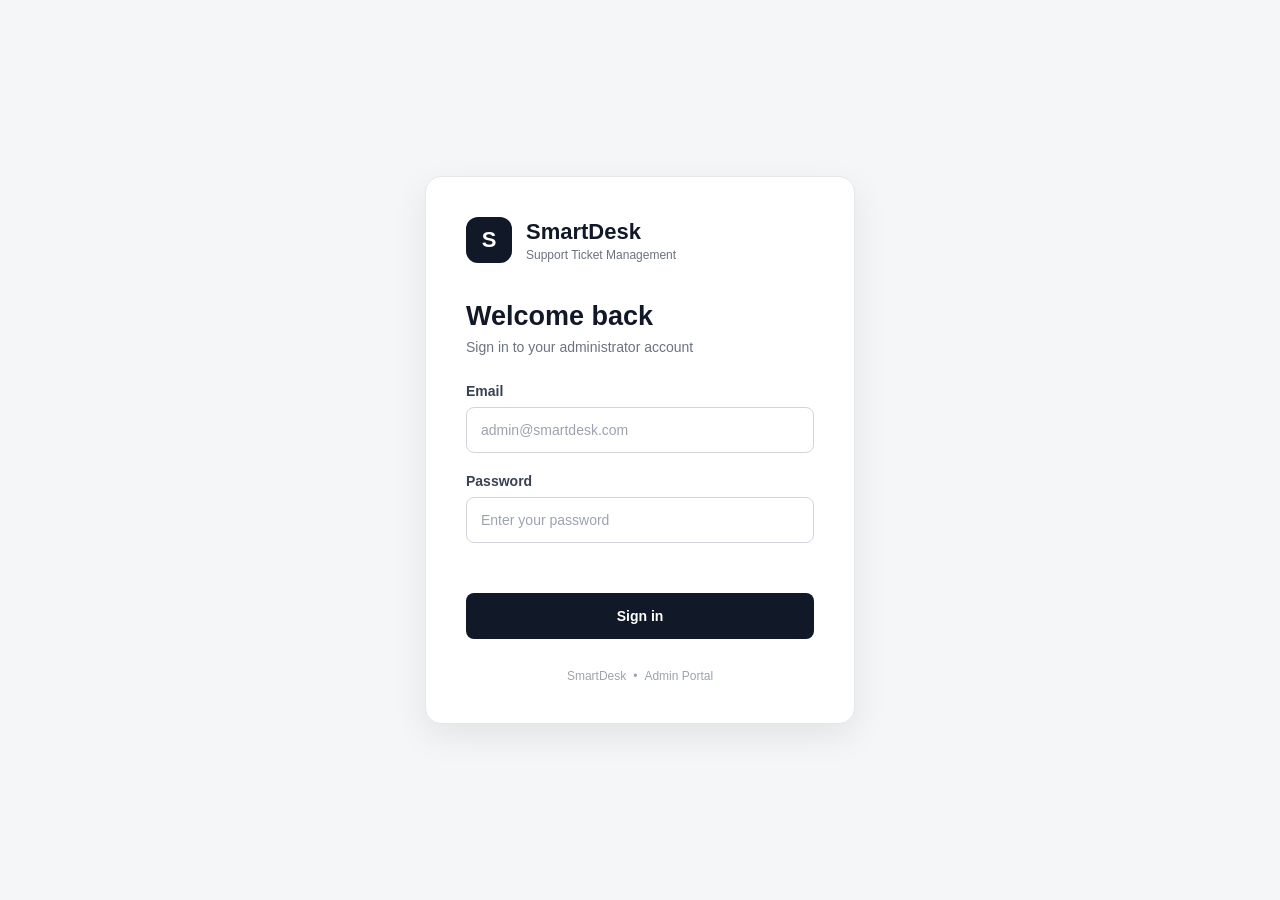
==== frontend/index.html @ 4a4d6add "Add SmartDesk frontend login UI" ====
<!DOCTYPE html>
<html lang="en">
<head>
    <meta charset="UTF-8">
    <meta name="viewport" content="width=device-width, initial-scale=1.0">
    <title>SmartDesk</title>

    <meta http-equiv="refresh" content="0; url=login.html">
</head>
<body>
</body>
</html>
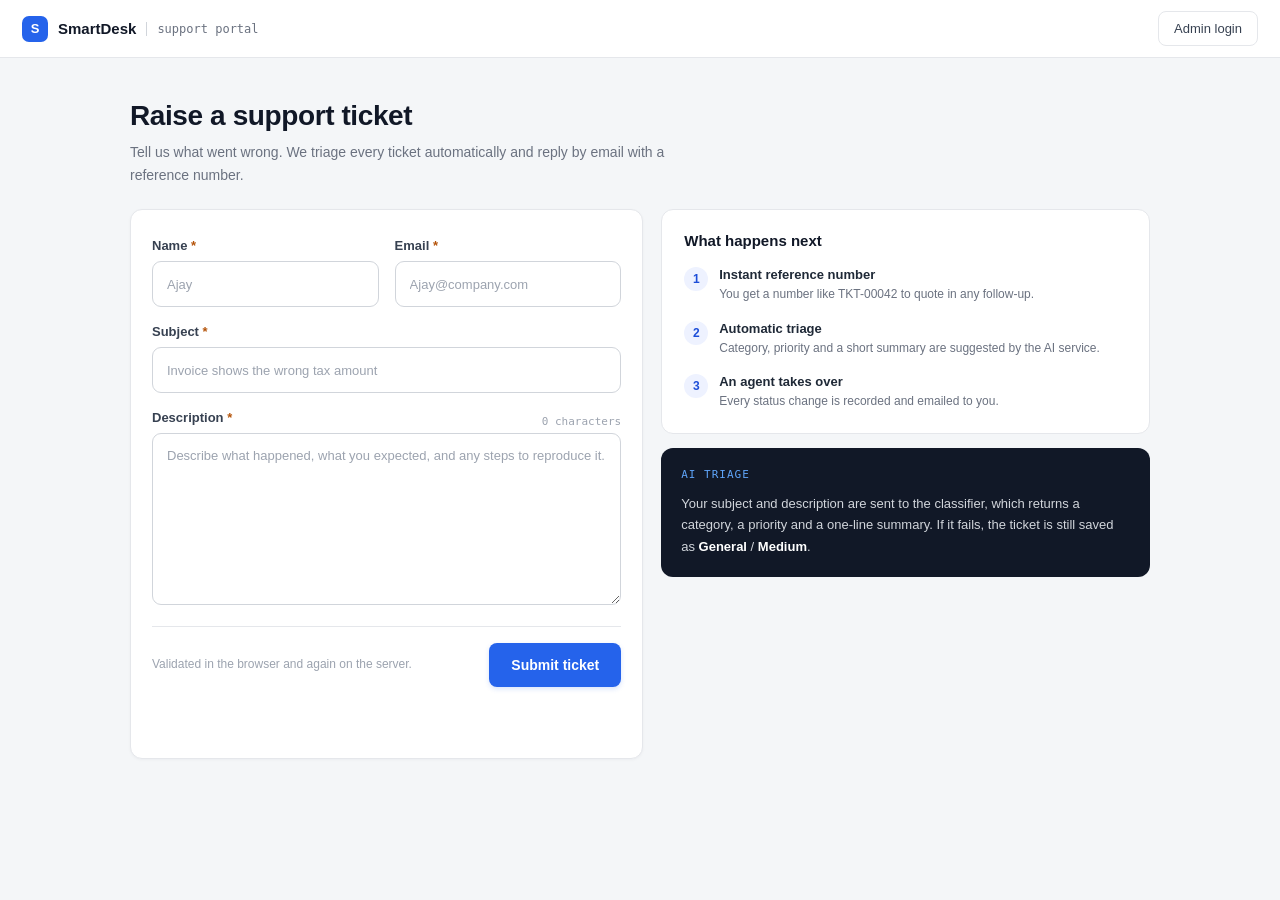
==== commit 5c962e23: "Complete public ticket submission flow" ====
--- a/frontend/index.html
+++ b/frontend/index.html
@@ -1,12 +1,256 @@
 <!DOCTYPE html>
 <html lang="en">
+
 <head>
     <meta charset="UTF-8">
     <meta name="viewport" content="width=device-width, initial-scale=1.0">
-    <title>SmartDesk</title>
-
-    <meta http-equiv="refresh" content="0; url=login.html">
+
+    <title>SmartDesk - Support Portal</title>
+
+    <link rel="stylesheet" href="css/style.css">
 </head>
+
 <body>
+
+    <!-- =========================
+         Public Header
+    ========================== -->
+
+    <header class="public-header">
+
+        <div class="public-brand">
+
+            <div class="public-brand-icon">
+                S
+            </div>
+
+            <div class="public-brand-name">
+                <strong>SmartDesk</strong>
+                <span>support portal</span>
+            </div>
+
+        </div>
+
+        <a href="login.html" class="admin-login-button">
+            Admin login
+        </a>
+
+    </header>
+
+
+    <!-- =========================
+         Public Main
+    ========================== -->
+
+    <main class="public-main">
+
+        <div class="public-intro">
+
+            <h1>Raise a support ticket</h1>
+
+            <p>
+                Tell us what went wrong. We triage every ticket automatically
+                and reply by email with a reference number.
+            </p>
+
+        </div>
+
+
+        <div class="public-ticket-layout">
+
+            <!-- =========================
+                 Ticket Form
+            ========================== -->
+
+            <section class="public-form-card">
+
+                <form id="ticketForm">
+
+                    <div class="public-form-row">
+
+                        <div class="public-form-group">
+
+                            <label for="customerName">
+                                Name <span>*</span>
+                            </label>
+
+                            <input type="text" id="customerName" name="customerName" placeholder="Ajay" required>
+
+                        </div>
+
+
+                        <div class="public-form-group">
+
+                            <label for="customerEmail">
+                                Email <span>*</span>
+                            </label>
+
+                            <input type="email" id="customerEmail" name="customerEmail" placeholder="Ajay@company.com"
+                                required>
+
+                        </div>
+
+                    </div>
+
+
+                    <div class="public-form-group">
+
+                        <label for="subject">
+                            Subject <span>*</span>
+                        </label>
+
+                        <input type="text" id="subject" name="subject" placeholder="Invoice shows the wrong tax amount"
+                            required>
+
+                    </div>
+
+
+                    <div class="public-form-group">
+
+                        <div class="description-label">
+
+                            <label for="description">
+                                Description <span>*</span>
+                            </label>
+
+                            <span id="characterCount">
+                                0 characters
+                            </span>
+
+                        </div>
+
+                        <textarea id="description" name="description" rows="7"
+                            placeholder="Describe what happened, what you expected, and any steps to reproduce it."
+                            required></textarea>
+
+                    </div>
+
+
+                    <div class="public-form-footer">
+
+                        <div class="validation-note">
+                            Validated in the browser and again on the server.
+                        </div>
+
+                        <button type="submit" id="submitTicketButton" class="submit-ticket-button">
+                            Submit ticket
+                        </button>
+
+                    </div>
+
+
+                    <div id="ticketMessage" class="ticket-message"></div>
+
+                </form>
+
+            </section>
+
+
+            <!-- =========================
+                 Right Information
+            ========================== -->
+
+            <aside class="public-info-column">
+
+
+                <!-- What happens next -->
+
+                <div class="public-info-card">
+
+                    <h2>What happens next</h2>
+
+
+                    <div class="process-step">
+
+                        <div class="step-number">
+                            1
+                        </div>
+
+                        <div class="step-content">
+
+                            <strong>Instant reference number</strong>
+
+                            <p>
+                                You get a number like TKT-00042 to quote
+                                in any follow-up.
+                            </p>
+
+                        </div>
+
+                    </div>
+
+
+                    <div class="process-step">
+
+                        <div class="step-number">
+                            2
+                        </div>
+
+                        <div class="step-content">
+
+                            <strong>Automatic triage</strong>
+
+                            <p>
+                                Category, priority and a short summary
+                                are suggested by the AI service.
+                            </p>
+
+                        </div>
+
+                    </div>
+
+
+                    <div class="process-step">
+
+                        <div class="step-number">
+                            3
+                        </div>
+
+                        <div class="step-content">
+
+                            <strong>An agent takes over</strong>
+
+                            <p>
+                                Every status change is recorded and
+                                emailed to you.
+                            </p>
+
+                        </div>
+
+                    </div>
+
+                </div>
+
+
+                <!-- AI Triage -->
+
+                <div class="ai-triage-card">
+
+                    <div class="ai-triage-label">
+                        AI TRIAGE
+                    </div>
+
+                    <p>
+                        Your subject and description are sent to the
+                        classifier, which returns a category, a priority
+                        and a one-line summary. If it fails, the ticket is
+                        still saved as
+                        <strong>General</strong>
+                        /
+                        <strong>Medium</strong>.
+                    </p>
+
+                </div>
+
+            </aside>
+
+        </div>
+
+    </main>
+
+
+    <script src="js/ticket.js"></script>
+
 </body>
+
 </html>
--- a/frontend/css/style.css
+++ b/frontend/css/style.css
@@ -0,0 +1,2325 @@
+* {
+    margin: 0;
+    padding: 0;
+    box-sizing: border-box;
+}
+
+body {
+    font-family: Arial, Helvetica, sans-serif;
+    background: #f4f6f8;
+    color: #1f2937;
+}
+
+/* Login Page */
+
+.login-page {
+    min-height: 100vh;
+    display: flex;
+    align-items: center;
+    justify-content: center;
+    padding: 24px;
+    background: #f4f6f8;
+}
+
+.login-card {
+    width: 100%;
+    max-width: 430px;
+    background: #ffffff;
+    border: 1px solid #e5e7eb;
+    border-radius: 16px;
+    padding: 40px;
+    box-shadow: 0 12px 35px rgba(0, 0, 0, 0.08);
+}
+
+/* Brand */
+
+.brand {
+    display: flex;
+    align-items: center;
+    gap: 14px;
+    margin-bottom: 38px;
+}
+
+.brand-icon {
+    width: 46px;
+    height: 46px;
+    border-radius: 12px;
+    background: #111827;
+    color: #ffffff;
+
+    display: flex;
+    align-items: center;
+    justify-content: center;
+
+    font-size: 22px;
+    font-weight: 700;
+}
+
+.brand h1 {
+    font-size: 22px;
+    color: #111827;
+    margin-bottom: 3px;
+}
+
+.brand p {
+    font-size: 12px;
+    color: #6b7280;
+}
+
+/* Heading */
+
+.login-heading {
+    margin-bottom: 28px;
+}
+
+.login-heading h2 {
+    font-size: 27px;
+    color: #111827;
+    margin-bottom: 7px;
+}
+
+.login-heading p {
+    font-size: 14px;
+    color: #6b7280;
+}
+
+/* Form */
+
+.form-group {
+    margin-bottom: 20px;
+}
+
+.form-group label {
+    display: block;
+    margin-bottom: 8px;
+
+    font-size: 14px;
+    font-weight: 600;
+    color: #374151;
+}
+
+.form-group input {
+    width: 100%;
+    height: 46px;
+
+    padding: 0 14px;
+
+    border: 1px solid #d1d5db;
+    border-radius: 8px;
+
+    font-size: 14px;
+    color: #111827;
+
+    outline: none;
+    transition: border-color 0.2s, box-shadow 0.2s;
+}
+
+.form-group input::placeholder {
+    color: #9ca3af;
+}
+
+.form-group input:focus {
+    border-color: #111827;
+    box-shadow: 0 0 0 3px rgba(17, 24, 39, 0.08);
+}
+
+/* Login Button */
+
+.login-button {
+    width: 100%;
+    height: 46px;
+
+    border: none;
+    border-radius: 8px;
+
+    background: #111827;
+    color: #ffffff;
+
+    font-size: 14px;
+    font-weight: 600;
+
+    cursor: pointer;
+
+    transition: background 0.2s;
+}
+
+.login-button:hover {
+    background: #1f2937;
+}
+
+.login-button:disabled {
+    opacity: 0.6;
+    cursor: not-allowed;
+}
+
+/* Message */
+
+.login-message {
+    min-height: 20px;
+    margin-bottom: 10px;
+
+    font-size: 13px;
+}
+
+/* Footer */
+
+.login-footer {
+    display: flex;
+    justify-content: center;
+    gap: 7px;
+
+    margin-top: 30px;
+
+    font-size: 12px;
+    color: #9ca3af;
+}
+
+/* Responsive */
+
+@media (max-width: 480px) {
+
+    .login-page {
+        padding: 16px;
+    }
+
+    .login-card {
+        padding: 28px 22px;
+        border-radius: 12px;
+    }
+
+    .login-heading h2 {
+        font-size: 24px;
+    }
+
+}
+
+/* =========================
+   Dashboard
+========================= */
+
+.app-layout {
+    min-height: 100vh;
+    display: flex;
+    background: #f4f6f8;
+}
+
+/* Sidebar */
+
+.sidebar {
+    width: 250px;
+    min-height: 100vh;
+
+    background: #111827;
+    color: #ffffff;
+
+    display: flex;
+    flex-direction: column;
+
+    padding: 24px 16px;
+}
+
+.sidebar-brand {
+    display: flex;
+    align-items: center;
+    gap: 12px;
+
+    padding: 0 8px;
+    margin-bottom: 42px;
+}
+
+.sidebar-brand .brand-icon {
+    width: 42px;
+    height: 42px;
+
+    border-radius: 10px;
+
+    background: #ffffff;
+    color: #111827;
+
+    display: flex;
+    align-items: center;
+    justify-content: center;
+
+    font-weight: 700;
+}
+
+.sidebar-brand h1 {
+    font-size: 18px;
+    margin-bottom: 3px;
+}
+
+.sidebar-brand span {
+    font-size: 11px;
+    color: #9ca3af;
+}
+
+/* Navigation */
+
+.sidebar-nav {
+    display: flex;
+    flex-direction: column;
+    gap: 6px;
+}
+
+.nav-item {
+    display: flex;
+    align-items: center;
+    gap: 12px;
+
+    padding: 11px 12px;
+
+    border-radius: 8px;
+
+    color: #9ca3af;
+    text-decoration: none;
+
+    font-size: 14px;
+}
+
+.nav-item:hover,
+.nav-item.active {
+    background: #1f2937;
+    color: #ffffff;
+}
+
+.nav-item span {
+    width: 18px;
+    text-align: center;
+}
+
+/* Sidebar Bottom */
+
+.sidebar-bottom {
+    margin-top: auto;
+}
+
+.admin-info {
+    display: flex;
+    align-items: center;
+    gap: 10px;
+
+    padding: 14px 8px;
+
+    border-top: 1px solid #1f2937;
+    margin-bottom: 12px;
+}
+
+.admin-avatar {
+    width: 34px;
+    height: 34px;
+
+    border-radius: 50%;
+
+    background: #374151;
+
+    display: flex;
+    align-items: center;
+    justify-content: center;
+
+    font-size: 13px;
+    font-weight: 600;
+}
+
+.admin-info strong {
+    display: block;
+    font-size: 13px;
+}
+
+.admin-info span {
+    display: block;
+    margin-top: 3px;
+
+    font-size: 11px;
+    color: #9ca3af;
+}
+
+.logout-button {
+    width: 100%;
+
+    padding: 10px;
+
+    border: 1px solid #374151;
+    border-radius: 8px;
+
+    background: transparent;
+    color: #d1d5db;
+
+    cursor: pointer;
+}
+
+.logout-button:hover {
+    background: #1f2937;
+}
+
+/* Main */
+
+.main-content {
+    flex: 1;
+    padding: 34px 38px;
+}
+
+.page-header {
+    margin-bottom: 30px;
+}
+
+.page-header h2 {
+    font-size: 26px;
+    color: #111827;
+    margin-bottom: 6px;
+}
+
+.page-header p {
+    color: #6b7280;
+    font-size: 14px;
+}
+
+/* Dashboard Cards */
+
+.dashboard-grid {
+    display: grid;
+
+    grid-template-columns: repeat(5, 1fr);
+
+    gap: 18px;
+}
+
+.dashboard-card {
+    background: #ffffff;
+
+    border: 1px solid #e5e7eb;
+    border-radius: 12px;
+
+    padding: 22px;
+
+    box-shadow: 0 3px 12px rgba(0, 0, 0, 0.04);
+}
+
+.card-label {
+    font-size: 13px;
+    color: #6b7280;
+
+    margin-bottom: 12px;
+}
+
+.card-value {
+    font-size: 30px;
+    font-weight: 700;
+
+    color: #111827;
+}
+
+.dashboard-message {
+    margin-top: 20px;
+
+    font-size: 14px;
+}
+
+/* Responsive */
+
+@media (max-width: 1000px) {
+
+    .dashboard-grid {
+        grid-template-columns: repeat(2, 1fr);
+    }
+
+}
+
+@media (max-width: 700px) {
+
+    .sidebar {
+        width: 210px;
+    }
+
+    .main-content {
+        padding: 24px 20px;
+    }
+
+}
+
+@media (max-width: 560px) {
+
+    .app-layout {
+        display: block;
+    }
+
+    .sidebar {
+        width: 100%;
+        min-height: auto;
+    }
+
+    .sidebar-nav {
+        flex-direction: row;
+    }
+
+    .sidebar-bottom {
+        margin-top: 20px;
+    }
+
+    .dashboard-grid {
+        grid-template-columns: 1fr;
+    }
+
+}
+
+/* =========================
+   Ticket List
+========================= */
+
+.ticket-toolbar {
+    background: #ffffff;
+    border: 1px solid #e5e7eb;
+    border-radius: 12px;
+
+    padding: 18px;
+
+    margin-bottom: 20px;
+
+    display: flex;
+    align-items: center;
+    justify-content: space-between;
+
+    gap: 16px;
+}
+
+.search-box {
+    flex: 1;
+}
+
+.search-box input {
+    width: 100%;
+    height: 42px;
+
+    padding: 0 13px;
+
+    border: 1px solid #d1d5db;
+    border-radius: 8px;
+
+    outline: none;
+
+    font-size: 13px;
+}
+
+.search-box input:focus {
+    border-color: #111827;
+}
+
+.filter-group {
+    display: flex;
+    gap: 10px;
+}
+
+.filter-group select {
+    height: 42px;
+
+    padding: 0 12px;
+
+    border: 1px solid #d1d5db;
+    border-radius: 8px;
+
+    background: #ffffff;
+
+    color: #374151;
+
+    font-size: 13px;
+
+    cursor: pointer;
+}
+
+/* Ticket Table */
+
+.ticket-table-card {
+    background: #ffffff;
+
+    border: 1px solid #e5e7eb;
+    border-radius: 12px;
+
+    overflow: hidden;
+
+    box-shadow: 0 3px 12px rgba(0, 0, 0, 0.04);
+}
+
+.table-header {
+    padding: 20px 22px;
+
+    border-bottom: 1px solid #e5e7eb;
+}
+
+.table-header h3 {
+    font-size: 16px;
+    color: #111827;
+
+    margin-bottom: 4px;
+}
+
+.table-header span {
+    font-size: 12px;
+    color: #9ca3af;
+}
+
+.table-wrapper {
+    width: 100%;
+    overflow-x: auto;
+}
+
+table {
+    width: 100%;
+    border-collapse: collapse;
+
+    min-width: 850px;
+}
+
+thead {
+    background: #f9fafb;
+}
+
+th {
+    padding: 13px 18px;
+
+    text-align: left;
+
+    font-size: 11px;
+    font-weight: 600;
+
+    color: #6b7280;
+
+    text-transform: uppercase;
+    letter-spacing: 0.03em;
+
+    border-bottom: 1px solid #e5e7eb;
+}
+
+td {
+    padding: 16px 18px;
+
+    font-size: 13px;
+    color: #374151;
+
+    border-bottom: 1px solid #f0f1f3;
+}
+
+tbody tr:hover {
+    background: #fafafa;
+}
+
+.empty-state {
+    text-align: center;
+
+    padding: 50px 20px;
+
+    color: #9ca3af;
+}
+
+/* Pagination */
+
+.pagination {
+    display: flex;
+
+    align-items: center;
+    justify-content: flex-end;
+
+    gap: 14px;
+
+    padding: 16px 20px;
+
+    border-top: 1px solid #e5e7eb;
+}
+
+.pagination button {
+    padding: 8px 13px;
+
+    border: 1px solid #d1d5db;
+    border-radius: 7px;
+
+    background: #ffffff;
+
+    color: #374151;
+
+    font-size: 12px;
+
+    cursor: pointer;
+}
+
+.pagination button:hover:not(:disabled) {
+    background: #f3f4f6;
+}
+
+.pagination button:disabled {
+    opacity: 0.45;
+    cursor: not-allowed;
+}
+
+#pageInfo {
+    font-size: 12px;
+    color: #6b7280;
+}
+
+/* Responsive */
+
+@media (max-width: 850px) {
+
+    .ticket-toolbar {
+        flex-direction: column;
+        align-items: stretch;
+    }
+
+    .filter-group {
+        display: grid;
+        grid-template-columns: repeat(3, 1fr);
+    }
+
+}
+
+@media (max-width: 560px) {
+
+    .filter-group {
+        grid-template-columns: 1fr;
+    }
+
+}
+
+/* Ticket Status & Priority */
+
+.ticket-status,
+.ticket-priority {
+    display: inline-block;
+
+    padding: 5px 9px;
+
+    border-radius: 20px;
+
+    font-size: 11px;
+    font-weight: 600;
+}
+
+.status-open {
+    background: #eff6ff;
+    color: #2563eb;
+}
+
+.status-in-progress {
+    background: #fffbeb;
+    color: #d97706;
+}
+
+.status-resolved {
+    background: #ecfdf5;
+    color: #059669;
+}
+
+.status-closed {
+    background: #f3f4f6;
+    color: #6b7280;
+}
+
+.priority-high {
+    background: #fef2f2;
+    color: #dc2626;
+}
+
+.priority-medium {
+    background: #fffbeb;
+    color: #d97706;
+}
+
+.priority-low {
+    background: #ecfdf5;
+    color: #059669;
+}
+
+/* =========================
+   Ticket Detail Page
+========================= */
+
+.back-link {
+    display: inline-block;
+    margin-bottom: 10px;
+    color: #2563eb;
+    text-decoration: none;
+    font-size: 13px;
+    font-weight: 600;
+}
+
+.back-link:hover {
+    text-decoration: underline;
+}
+
+.ticket-message {
+    margin-bottom: 16px;
+    font-size: 13px;
+}
+
+
+/* =========================
+   Detail Card
+========================= */
+
+.detail-card {
+    background: #ffffff;
+    border: 1px solid #e5e7eb;
+    border-radius: 12px;
+    padding: 24px;
+    margin-bottom: 20px;
+    box-shadow: 0 2px 6px rgba(15, 23, 42, 0.04);
+}
+
+.detail-header {
+    display: flex;
+    align-items: center;
+    justify-content: space-between;
+    gap: 20px;
+    padding-bottom: 20px;
+    border-bottom: 1px solid #e5e7eb;
+}
+
+.detail-header h3 {
+    margin: 5px 0 0;
+    font-size: 20px;
+    color: #111827;
+}
+
+
+/* =========================
+   Labels
+========================= */
+
+.detail-label {
+    display: block;
+    margin-bottom: 6px;
+    color: #6b7280;
+    font-size: 11px;
+    font-weight: 700;
+    text-transform: uppercase;
+    letter-spacing: 0.04em;
+}
+
+
+/* =========================
+   Detail Grid
+========================= */
+
+.detail-grid {
+    display: grid;
+    grid-template-columns: repeat(2, 1fr);
+    gap: 22px;
+    padding: 22px 0;
+}
+
+.detail-item strong {
+    color: #111827;
+    font-size: 14px;
+    font-weight: 600;
+    word-break: break-word;
+}
+
+
+/* =========================
+   Description
+========================= */
+
+.detail-description {
+    padding-top: 20px;
+    border-top: 1px solid #e5e7eb;
+}
+
+.detail-description p {
+    margin: 8px 0 0;
+    color: #374151;
+    font-size: 14px;
+    line-height: 1.7;
+}
+
+
+/* =========================
+   Section Title
+========================= */
+
+.section-title {
+    display: flex;
+    align-items: center;
+    justify-content: space-between;
+    margin-bottom: 20px;
+}
+
+.section-title h3 {
+    margin: 0 0 5px;
+    color: #111827;
+    font-size: 16px;
+}
+
+.section-title p {
+    margin: 0;
+    color: #6b7280;
+    font-size: 12px;
+}
+
+
+/* =========================
+   AI Section
+========================= */
+
+.ai-grid {
+    display: grid;
+    grid-template-columns: repeat(2, 1fr);
+    gap: 16px;
+    margin-bottom: 20px;
+}
+
+.ai-item {
+    padding: 16px;
+    background: #f8fafc;
+    border: 1px solid #e5e7eb;
+    border-radius: 10px;
+}
+
+.ai-item strong {
+    color: #111827;
+    font-size: 14px;
+}
+
+.ai-summary {
+    padding: 16px;
+    background: #f8fafc;
+    border: 1px solid #e5e7eb;
+    border-radius: 10px;
+}
+
+.ai-summary p {
+    margin: 8px 0 0;
+    color: #374151;
+    font-size: 14px;
+    line-height: 1.6;
+}
+
+
+/* =========================
+   Status Update Form
+========================= */
+
+.status-update-form {
+    max-width: 700px;
+}
+
+.status-update-form .form-group {
+    margin-bottom: 18px;
+}
+
+.status-update-form label {
+    display: block;
+    margin-bottom: 7px;
+    color: #374151;
+    font-size: 13px;
+    font-weight: 600;
+}
+
+.status-update-form select,
+.status-update-form textarea {
+    width: 100%;
+    padding: 11px 13px;
+    border: 1px solid #d1d5db;
+    border-radius: 8px;
+    background: #ffffff;
+    color: #111827;
+    font-family: inherit;
+    font-size: 13px;
+    box-sizing: border-box;
+}
+
+.status-update-form select:focus,
+.status-update-form textarea:focus {
+    outline: none;
+    border-color: #2563eb;
+    box-shadow: 0 0 0 3px rgba(37, 99, 235, 0.08);
+}
+
+.status-update-form textarea {
+    resize: vertical;
+    min-height: 100px;
+}
+
+
+/* =========================
+   Classification Correction
+========================= */
+
+.classification-update {
+    margin-top: 22px;
+    margin-bottom: 35px;
+    padding-top: 22px;
+    border-top: 1px solid #e5e7eb;
+}
+
+.classification-title {
+    margin-bottom: 18px;
+}
+
+.classification-title h4 {
+    margin: 0 0 5px;
+    color: #111827;
+    font-size: 14px;
+}
+
+.classification-title p {
+    margin: 0;
+    color: #6b7280;
+    font-size: 12px;
+}
+
+.classification-grid {
+    display: grid;
+    grid-template-columns: repeat(2, 1fr);
+    gap: 16px;
+    margin-bottom: 24px;
+}
+
+.classification-grid .form-group {
+    margin: 0;
+}
+
+.classification-grid label {
+    display: block;
+    margin-bottom: 7px;
+    color: #374151;
+    font-size: 13px;
+    font-weight: 600;
+}
+
+.classification-grid select {
+    width: 100%;
+    padding: 11px 13px;
+    border: 1px solid #d1d5db;
+    border-radius: 8px;
+    background: #ffffff;
+    color: #111827;
+    font-family: inherit;
+    font-size: 13px;
+    box-sizing: border-box;
+}
+
+.classification-grid select:focus {
+    outline: none;
+    border-color: #2563eb;
+    box-shadow: 0 0 0 3px rgba(37, 99, 235, 0.08);
+}
+
+.classification-update .primary-button {
+    margin-top: 4px;
+}
+
+
+/* =========================
+   Primary Button
+========================= */
+
+.primary-button {
+    padding: 11px 18px;
+    border: none;
+    border-radius: 8px;
+    background: #2563eb;
+    color: #ffffff;
+    font-size: 13px;
+    font-weight: 600;
+    cursor: pointer;
+    transition: background 0.2s ease;
+}
+
+.primary-button:hover {
+    background: #1d4ed8;
+}
+
+.primary-button:disabled {
+    background: #93c5fd;
+    cursor: not-allowed;
+}
+
+
+/* =========================
+   Status History
+========================= */
+
+.history-list {
+    display: flex;
+    flex-direction: column;
+    gap: 12px;
+}
+
+.history-item {
+    padding: 16px;
+    border: 1px solid #e5e7eb;
+    border-radius: 10px;
+    background: #f8fafc;
+}
+
+.history-status {
+    display: flex;
+    align-items: center;
+    gap: 8px;
+    margin-bottom: 8px;
+}
+
+.history-status strong {
+    color: #111827;
+    font-size: 13px;
+}
+
+.history-remark {
+    margin: 0 0 8px;
+    color: #374151;
+    font-size: 13px;
+}
+
+.history-date {
+    color: #6b7280;
+    font-size: 11px;
+}
+
+
+/* =========================
+   Ticket Row
+========================= */
+
+.ticket-row {
+    cursor: pointer;
+}
+
+.ticket-row:hover {
+    background: #f8fafc;
+}
+
+
+/* =========================
+   Ticket Detail Mobile
+========================= */
+
+@media (max-width: 768px) {
+
+    .detail-card {
+        padding: 18px;
+    }
+
+    .detail-header {
+        align-items: flex-start;
+        flex-direction: column;
+    }
+
+    .detail-grid {
+        grid-template-columns: 1fr;
+        gap: 16px;
+    }
+
+    .ai-grid {
+        grid-template-columns: 1fr;
+    }
+
+    .classification-grid {
+        grid-template-columns: 1fr;
+    }
+
+}
+
+/* =========================
+Public Raise Ticket Page
+========================= */
+
+.public-page {
+    min-height: 100vh;
+    display: flex;
+    justify-content: center;
+    align-items: center;
+    padding: 50px 20px;
+    background: linear-gradient(135deg, #eff6ff 0%, #f8fafc 50%, #eef2ff 100%);
+    box-sizing: border-box;
+}
+
+.public-card {
+    width: 100%;
+    max-width: 820px;
+    background: #ffffff;
+    border: 1px solid #e5e7eb;
+    border-radius: 18px;
+    padding: 42px;
+    box-sizing: border-box;
+    box-shadow:
+        0 20px 45px rgba(15, 23, 42, 0.08),
+        0 4px 12px rgba(15, 23, 42, 0.04);
+}
+
+/* =========================
+Public Header
+========================= */
+
+.public-header {
+    margin-bottom: 32px;
+}
+
+.public-card .brand {
+    display: flex;
+    align-items: center;
+    gap: 13px;
+    margin-bottom: 34px;
+}
+
+.public-card .brand-icon {
+    width: 46px;
+    height: 46px;
+    display: flex;
+    align-items: center;
+    justify-content: center;
+    border-radius: 12px;
+    background: linear-gradient(135deg, #2563eb, #1d4ed8);
+    color: #ffffff;
+    font-size: 21px;
+    font-weight: 700;
+    box-shadow: 0 5px 12px rgba(37, 99, 235, 0.22);
+}
+
+.public-card .brand h1 {
+    margin: 0 0 4px;
+    color: #111827;
+    font-size: 22px;
+    font-weight: 700;
+    letter-spacing: -0.3px;
+}
+
+.public-card .brand p {
+    margin: 0;
+    color: #6b7280;
+    font-size: 12px;
+}
+
+/* =========================
+Public Heading
+========================= */
+
+.public-heading {
+    padding-bottom: 25px;
+    border-bottom: 1px solid #e5e7eb;
+}
+
+.public-heading h2 {
+    margin: 0 0 8px;
+    color: #111827;
+    font-size: 27px;
+    font-weight: 700;
+    letter-spacing: -0.5px;
+}
+
+.public-heading p {
+    max-width: 600px;
+    margin: 0;
+    color: #6b7280;
+    font-size: 14px;
+    line-height: 1.7;
+}
+
+/* =========================
+Ticket Form
+========================= */
+
+#ticketForm {
+    display: flex;
+    flex-direction: column;
+    gap: 21px;
+    padding-top: 4px;
+}
+
+.form-row {
+    display: grid;
+    grid-template-columns: repeat(2, 1fr);
+    gap: 18px;
+}
+
+#ticketForm .form-group {
+    margin: 0;
+}
+
+#ticketForm label {
+    display: block;
+    margin-bottom: 8px;
+    color: #374151;
+    font-size: 13px;
+    font-weight: 600;
+}
+
+#ticketForm input,
+#ticketForm textarea {
+    width: 100%;
+    padding: 12px 14px;
+    border: 1px solid #d1d5db;
+    border-radius: 9px;
+    background: #ffffff;
+    color: #111827;
+    font-family: inherit;
+    font-size: 13px;
+    box-sizing: border-box;
+    transition:
+        border-color 0.2s ease,
+        box-shadow 0.2s ease,
+        background 0.2s ease;
+}
+
+#ticketForm input {
+    height: 46px;
+}
+
+#ticketForm textarea {
+    min-height: 145px;
+    resize: vertical;
+    line-height: 1.6;
+}
+
+#ticketForm input::placeholder,
+#ticketForm textarea::placeholder {
+    color: #9ca3af;
+}
+
+#ticketForm input:hover,
+#ticketForm textarea:hover {
+    border-color: #9ca3af;
+}
+
+#ticketForm input:focus,
+#ticketForm textarea:focus {
+    outline: none;
+    border-color: #2563eb;
+    background: #ffffff;
+    box-shadow: 0 0 0 3px rgba(37, 99, 235, 0.10);
+}
+
+/* =========================
+Submit Button
+========================= */
+
+#ticketForm .primary-button {
+    width: 100%;
+    margin-top: 3px;
+    padding: 13px 18px;
+    border: none;
+    border-radius: 9px;
+    background: linear-gradient(135deg, #2563eb, #1d4ed8);
+    color: #ffffff;
+    font-family: inherit;
+    font-size: 14px;
+    font-weight: 600;
+    letter-spacing: 0.1px;
+    cursor: pointer;
+    box-shadow: 0 6px 14px rgba(37, 99, 235, 0.18);
+    transition:
+        transform 0.15s ease,
+        box-shadow 0.2s ease,
+        background 0.2s ease;
+}
+
+#ticketForm .primary-button:hover {
+    background: linear-gradient(135deg, #1d4ed8, #1e40af);
+    box-shadow: 0 8px 18px rgba(37, 99, 235, 0.24);
+    transform: translateY(-1px);
+}
+
+#ticketForm .primary-button:active {
+    transform: translateY(0);
+}
+
+#ticketForm .primary-button:disabled {
+    opacity: 0.7;
+    cursor: not-allowed;
+    transform: none;
+    box-shadow: none;
+}
+
+/* =========================
+Ticket Message
+========================= */
+
+.ticket-message {
+    min-height: 18px;
+    margin-top: -4px;
+    font-size: 13px;
+    line-height: 1.5;
+}
+
+/* =========================
+Public Footer
+========================= */
+
+.public-footer {
+    display: flex;
+    justify-content: center;
+    align-items: center;
+    gap: 8px;
+    margin-top: 30px;
+    padding-top: 21px;
+    border-top: 1px solid #e5e7eb;
+    color: #9ca3af;
+    font-size: 11px;
+}
+
+/* =========================
+   Public Support Portal
+========================= */
+
+.public-header {
+    width: 100%;
+    height: 58px;
+    display: flex;
+    align-items: center;
+    justify-content: space-between;
+    padding: 0 22px;
+    box-sizing: border-box;
+
+    background: #ffffff;
+    border-bottom: 1px solid #e5e7eb;
+}
+
+.public-brand {
+    display: flex;
+    align-items: center;
+    gap: 10px;
+}
+
+.public-brand-icon {
+    width: 26px;
+    height: 26px;
+
+    display: flex;
+    align-items: center;
+    justify-content: center;
+
+    border-radius: 7px;
+    background: #2563eb;
+
+    color: #ffffff;
+    font-size: 13px;
+    font-weight: 700;
+}
+
+.public-brand-name {
+    display: flex;
+    align-items: center;
+    gap: 10px;
+}
+
+.public-brand-name strong {
+    color: #111827;
+    font-size: 14px;
+}
+
+.public-brand-name span {
+    padding-left: 10px;
+
+    border-left: 1px solid #d1d5db;
+
+    color: #6b7280;
+    font-size: 12px;
+    font-family: monospace;
+}
+
+.admin-login-button {
+    padding: 8px 14px;
+
+    border: 1px solid #e5e7eb;
+    border-radius: 8px;
+
+    background: #ffffff;
+
+    color: #374151;
+    font-size: 12px;
+    text-decoration: none;
+
+    transition: background 0.2s ease, border-color 0.2s ease;
+}
+
+.admin-login-button:hover {
+    background: #f9fafb;
+    border-color: #d1d5db;
+}
+
+
+/* =========================
+   Public Main
+========================= */
+
+.public-main {
+    width: 100%;
+    max-width: 1060px;
+
+    margin: 0 auto;
+    padding: 0 20px 42px;
+
+    box-sizing: border-box;
+}
+
+.public-intro {
+    max-width: 540px;
+    margin: 0 0 22px;
+    padding-top: 8px;
+}
+
+.public-intro h1 {
+    margin: 0 0 8px;
+
+    color: #111827;
+    font-size: 24px;
+    font-weight: 700;
+    letter-spacing: -0.4px;
+}
+
+.public-intro p {
+    margin: 0;
+
+    color: #6b7280;
+    font-size: 13px;
+    line-height: 1.55;
+}
+
+
+/* =========================
+   Main Two Column Layout
+========================= */
+
+.public-ticket-layout {
+    display: grid;
+    grid-template-columns: minmax(0, 1.05fr) minmax(320px, 1fr);
+    gap: 18px;
+
+    align-items: start;
+}
+
+
+/* =========================
+   Form Card
+========================= */
+
+.public-form-card {
+    padding: 22px 20px;
+
+    background: #ffffff;
+
+    border: 1px solid #e5e7eb;
+    border-radius: 12px;
+
+    box-shadow: 0 1px 3px rgba(15, 23, 42, 0.04);
+
+    box-sizing: border-box;
+}
+
+#ticketForm {
+    display: flex;
+    flex-direction: column;
+    gap: 17px;
+}
+
+.public-form-row {
+    display: grid;
+    grid-template-columns: repeat(2, minmax(0, 1fr));
+    gap: 16px;
+}
+
+.public-form-group {
+    min-width: 0;
+}
+
+.public-form-group label,
+.description-label label {
+    display: block;
+
+    margin-bottom: 7px;
+
+    color: #374151;
+    font-size: 12px;
+    font-weight: 600;
+}
+
+.public-form-group label span,
+.description-label label span {
+    color: #b45309;
+}
+
+.public-form-group input,
+.public-form-group textarea {
+    width: 100%;
+
+    padding: 11px 12px;
+
+    border: 1px solid #d1d5db;
+    border-radius: 9px;
+
+    background: #ffffff;
+
+    color: #111827;
+    font-family: inherit;
+    font-size: 13px;
+
+    box-sizing: border-box;
+
+    transition:
+        border-color 0.2s ease,
+        box-shadow 0.2s ease;
+}
+
+.public-form-group input {
+    height: 43px;
+}
+
+.public-form-group textarea {
+    min-height: 145px;
+
+    resize: vertical;
+
+    line-height: 1.55;
+}
+
+.public-form-group input::placeholder,
+.public-form-group textarea::placeholder {
+    color: #9ca3af;
+}
+
+.public-form-group input:focus,
+.public-form-group textarea:focus {
+    outline: none;
+
+    border-color: #2563eb;
+
+    box-shadow: 0 0 0 3px rgba(37, 99, 235, 0.08);
+}
+
+
+/* =========================
+   Description Label
+========================= */
+
+.description-label {
+    display: flex;
+    align-items: center;
+    justify-content: space-between;
+}
+
+.description-label label {
+    margin-bottom: 7px;
+}
+
+#characterCount {
+    color: #9ca3af;
+    font-size: 10px;
+    font-family: monospace;
+}
+
+
+/* =========================
+   Form Footer
+========================= */
+
+.public-form-footer {
+    display: flex;
+    align-items: center;
+    justify-content: space-between;
+    gap: 18px;
+
+    padding-top: 16px;
+
+    border-top: 1px solid #e5e7eb;
+}
+
+.validation-note {
+    max-width: 260px;
+
+    color: #9ca3af;
+    font-size: 11px;
+    line-height: 1.45;
+}
+
+.submit-ticket-button {
+    flex-shrink: 0;
+
+    padding: 12px 20px;
+
+    border: none;
+    border-radius: 8px;
+
+    background: #2563eb;
+
+    color: #ffffff;
+    font-family: inherit;
+    font-size: 12px;
+    font-weight: 600;
+
+    cursor: pointer;
+
+    box-shadow: 0 2px 5px rgba(37, 99, 235, 0.18);
+
+    transition:
+        background 0.2s ease,
+        transform 0.15s ease,
+        box-shadow 0.2s ease;
+}
+
+.submit-ticket-button:hover {
+    background: #1d4ed8;
+
+    box-shadow: 0 4px 9px rgba(37, 99, 235, 0.22);
+
+    transform: translateY(-1px);
+}
+
+.submit-ticket-button:active {
+    transform: translateY(0);
+}
+
+.submit-ticket-button:disabled {
+    opacity: 0.65;
+    cursor: not-allowed;
+    transform: none;
+}
+
+
+/* =========================
+   Ticket Message
+========================= */
+
+.ticket-message {
+    min-height: 18px;
+
+    color: #dc2626;
+    font-size: 12px;
+}
+
+
+/* =========================
+   Right Information Cards
+========================= */
+
+.public-info-column {
+    display: flex;
+    flex-direction: column;
+    gap: 14px;
+}
+
+.public-info-card {
+    padding: 21px;
+
+    background: #ffffff;
+
+    border: 1px solid #e5e7eb;
+    border-radius: 12px;
+
+    box-sizing: border-box;
+}
+
+.public-info-card h2 {
+    margin: 0 0 18px;
+
+    color: #111827;
+    font-size: 14px;
+    font-weight: 700;
+}
+
+
+/* =========================
+   Process Steps
+========================= */
+
+.process-step {
+    display: flex;
+    align-items: flex-start;
+    gap: 11px;
+
+    margin-bottom: 17px;
+}
+
+.process-step:last-child {
+    margin-bottom: 0;
+}
+
+.step-number {
+    flex-shrink: 0;
+
+    width: 22px;
+    height: 22px;
+
+    display: flex;
+    align-items: center;
+    justify-content: center;
+
+    border-radius: 50%;
+
+    background: #eef2ff;
+
+    color: #1d4ed8;
+    font-size: 11px;
+    font-weight: 600;
+}
+
+.step-content {
+    min-width: 0;
+}
+
+.step-content strong {
+    display: block;
+
+    margin-bottom: 3px;
+
+    color: #1f2937;
+    font-size: 12px;
+}
+
+.step-content p {
+    margin: 0;
+
+    color: #6b7280;
+    font-size: 11px;
+    line-height: 1.5;
+}
+
+
+/* =========================
+   AI Triage
+========================= */
+
+.ai-triage-card {
+    padding: 18px;
+
+    border-radius: 12px;
+
+    background: #111827;
+
+    box-sizing: border-box;
+}
+
+.ai-triage-label {
+    margin-bottom: 12px;
+
+    color: #60a5fa;
+
+    font-size: 10px;
+    font-family: monospace;
+    letter-spacing: 1px;
+}
+
+.ai-triage-card p {
+    margin: 0;
+
+    color: #d1d5db;
+
+    font-size: 11px;
+    line-height: 1.65;
+}
+
+.ai-triage-card strong {
+    color: #ffffff;
+}
+
+
+/* =========================
+   Tablet
+========================= */
+
+@media (max-width: 850px) {
+
+    .public-main {
+        max-width: 760px;
+    }
+
+    .public-ticket-layout {
+        grid-template-columns: 1fr;
+    }
+
+    .public-info-column {
+        display: grid;
+        grid-template-columns: 1fr 1fr;
+        align-items: start;
+    }
+
+}
+
+
+/* =========================
+   Mobile
+========================= */
+
+@media (max-width: 600px) {
+
+    .public-header {
+        height: auto;
+        min-height: 58px;
+
+        padding: 10px 14px;
+
+        gap: 12px;
+    }
+
+    .public-brand-name {
+        gap: 7px;
+    }
+
+    .public-brand-name span {
+        padding-left: 7px;
+    }
+
+    .admin-login-button {
+        padding: 7px 11px;
+    }
+
+    .public-main {
+        padding: 0 14px 30px;
+    }
+
+    .public-intro {
+        padding-top: 20px;
+        margin-bottom: 18px;
+    }
+
+    .public-intro h1 {
+        font-size: 21px;
+    }
+
+    .public-intro p {
+        font-size: 12px;
+    }
+
+    .public-ticket-layout {
+        grid-template-columns: 1fr;
+        gap: 14px;
+    }
+
+    .public-form-card {
+        padding: 19px 16px;
+    }
+
+    .public-form-row {
+        grid-template-columns: 1fr;
+        gap: 17px;
+    }
+
+    .public-info-column {
+        display: flex;
+        flex-direction: column;
+        gap: 14px;
+    }
+
+    .public-form-footer {
+        align-items: stretch;
+        flex-direction: column;
+        gap: 13px;
+    }
+
+    .validation-note {
+        max-width: none;
+    }
+
+    .submit-ticket-button {
+        width: 100%;
+    }
+
+}
+
+
+/* =========================
+   Small Mobile
+========================= */
+
+@media (max-width: 400px) {
+
+    .public-header {
+        padding: 9px 11px;
+    }
+
+    .public-brand-name strong {
+        font-size: 13px;
+    }
+
+    .public-brand-name span {
+        font-size: 10px;
+    }
+
+    .public-main {
+        padding-left: 10px;
+        padding-right: 10px;
+    }
+
+    .public-form-card,
+    .public-info-card,
+    .ai-triage-card {
+        border-radius: 10px;
+    }
+
+}
+/* =========================
+   Public Portal - Size Upgrade
+========================= */
+
+.public-intro h1 {
+    font-size: 28px;
+    line-height: 1.25;
+}
+
+.public-intro p {
+    font-size: 14px;
+    line-height: 1.65;
+}
+
+.public-form-card {
+    padding: 24px 21px;
+}
+
+.public-form-group label,
+.description-label label {
+    font-size: 13px;
+}
+
+.public-form-group input,
+.public-form-group textarea {
+    font-size: 14px;
+}
+
+.public-form-group input {
+    height: 46px;
+    padding: 11px 13px;
+}
+
+.public-form-group textarea {
+    min-height: 150px;
+    padding: 12px 13px;
+}
+
+#characterCount {
+    font-size: 11px;
+}
+
+.submit-ticket-button {
+    padding: 13px 22px;
+    font-size: 14px;
+    min-height: 44px;
+}
+
+.validation-note {
+    font-size: 12px;
+}
+
+.public-info-card {
+    padding: 22px;
+}
+
+.public-info-card h2 {
+    font-size: 15px;
+}
+
+.step-number {
+    width: 24px;
+    height: 24px;
+    font-size: 12px;
+}
+
+.step-content strong {
+    font-size: 13px;
+}
+
+.step-content p {
+    font-size: 12px;
+    line-height: 1.55;
+}
+
+.ai-triage-card {
+    padding: 20px;
+}
+
+.ai-triage-label {
+    font-size: 11px;
+}
+
+.ai-triage-card p {
+    font-size: 13px;
+    line-height: 1.65;
+}
+
+.admin-login-button {
+    padding: 9px 15px;
+    font-size: 13px;
+}
+
+.public-brand-name strong {
+    font-size: 15px;
+}
+
+.public-brand-name span {
+    font-size: 12px;
+}
+@media (max-width: 600px) {
+
+    .public-intro h1 {
+        font-size: 24px;
+    }
+
+    .public-intro p {
+        font-size: 13px;
+    }
+
+    .public-form-card {
+        padding: 21px 17px;
+    }
+
+    .public-form-group label,
+    .description-label label {
+        font-size: 13px;
+    }
+
+    .public-form-group input,
+    .public-form-group textarea {
+        font-size: 14px;
+    }
+
+    .public-form-group input {
+        height: 46px;
+    }
+
+    .public-form-group textarea {
+        min-height: 140px;
+    }
+
+    .submit-ticket-button {
+        min-height: 46px;
+        font-size: 14px;
+    }
+
+    .public-info-card h2 {
+        font-size: 15px;
+    }
+
+    .step-content strong {
+        font-size: 13px;
+    }
+
+    .step-content p {
+        font-size: 12px;
+    }
+
+    .ai-triage-card p {
+        font-size: 13px;
+    }
+}
+/* =========================
+   Ticket Confirmation Page
+========================= */
+
+.confirmation-page {
+    min-height: calc(100vh - 58px);
+
+    display: flex;
+    align-items: center;
+    justify-content: center;
+
+    padding: 40px 20px;
+
+    background: #f8fafc;
+
+    box-sizing: border-box;
+}
+
+.confirmation-card {
+    width: 100%;
+    max-width: 560px;
+
+    padding: 42px 40px;
+
+    background: #ffffff;
+
+    border: 1px solid #e5e7eb;
+    border-radius: 14px;
+
+    text-align: center;
+
+    box-sizing: border-box;
+
+    box-shadow: 0 8px 25px rgba(15, 23, 42, 0.06);
+}
+
+
+/* =========================
+   Success Icon
+========================= */
+
+.success-icon {
+    width: 58px;
+    height: 58px;
+
+    display: flex;
+    align-items: center;
+    justify-content: center;
+
+    margin: 0 auto 20px;
+
+    border-radius: 50%;
+
+    background: #ecfdf5;
+
+    color: #059669;
+
+    font-size: 28px;
+    font-weight: 700;
+}
+
+
+/* =========================
+   Confirmation Heading
+========================= */
+
+.confirmation-card h1 {
+    margin: 0 0 10px;
+
+    color: #111827;
+
+    font-size: 24px;
+    font-weight: 700;
+
+    letter-spacing: -0.3px;
+}
+
+.confirmation-text {
+    max-width: 430px;
+
+    margin: 0 auto 28px;
+
+    color: #6b7280;
+
+    font-size: 13px;
+    line-height: 1.6;
+}
+
+
+/* =========================
+   Reference Number
+========================= */
+
+.reference-box {
+    padding: 22px 20px;
+
+    border: 1px solid #dbeafe;
+    border-radius: 10px;
+
+    background: #eff6ff;
+
+    box-sizing: border-box;
+}
+
+.reference-box span {
+    display: block;
+
+    margin-bottom: 8px;
+
+    color: #64748b;
+
+    font-size: 11px;
+    font-weight: 600;
+}
+
+.reference-box strong {
+    display: block;
+
+    margin-bottom: 8px;
+
+    color: #1d4ed8;
+
+    font-size: 27px;
+    font-family: monospace;
+
+    letter-spacing: 1px;
+}
+
+.reference-box p {
+    margin: 0;
+
+    color: #64748b;
+
+    font-size: 11px;
+    line-height: 1.5;
+}
+
+
+/* =========================
+   Confirmation Button
+========================= */
+
+.confirmation-actions {
+    margin-top: 25px;
+}
+
+.confirmation-actions .submit-ticket-button {
+    display: inline-flex;
+
+    align-items: center;
+    justify-content: center;
+
+    min-width: 190px;
+
+    text-decoration: none;
+
+    box-sizing: border-box;
+}
+
+
+/* =========================
+   Confirmation Mobile
+========================= */
+
+@media (max-width: 600px) {
+
+    .confirmation-page {
+        min-height: calc(100vh - 58px);
+
+        padding: 25px 14px;
+
+        align-items: flex-start;
+    }
+
+    .confirmation-card {
+        margin-top: 30px;
+
+        padding: 32px 22px;
+
+        border-radius: 12px;
+    }
+
+    .success-icon {
+        width: 54px;
+        height: 54px;
+
+        font-size: 25px;
+    }
+
+    .confirmation-card h1 {
+        font-size: 21px;
+    }
+
+    .confirmation-text {
+        font-size: 12px;
+    }
+
+    .reference-box {
+        padding: 20px 15px;
+    }
+
+    .reference-box strong {
+        font-size: 23px;
+    }
+
+    .confirmation-actions .submit-ticket-button {
+        width: 100%;
+        min-width: 0;
+    }
+
+}
+
+
+@media (max-width: 400px) {
+
+    .confirmation-card {
+        padding: 28px 17px;
+    }
+
+    .confirmation-card h1 {
+        font-size: 20px;
+    }
+
+    .reference-box strong {
+        font-size: 21px;
+    }
+
+}
